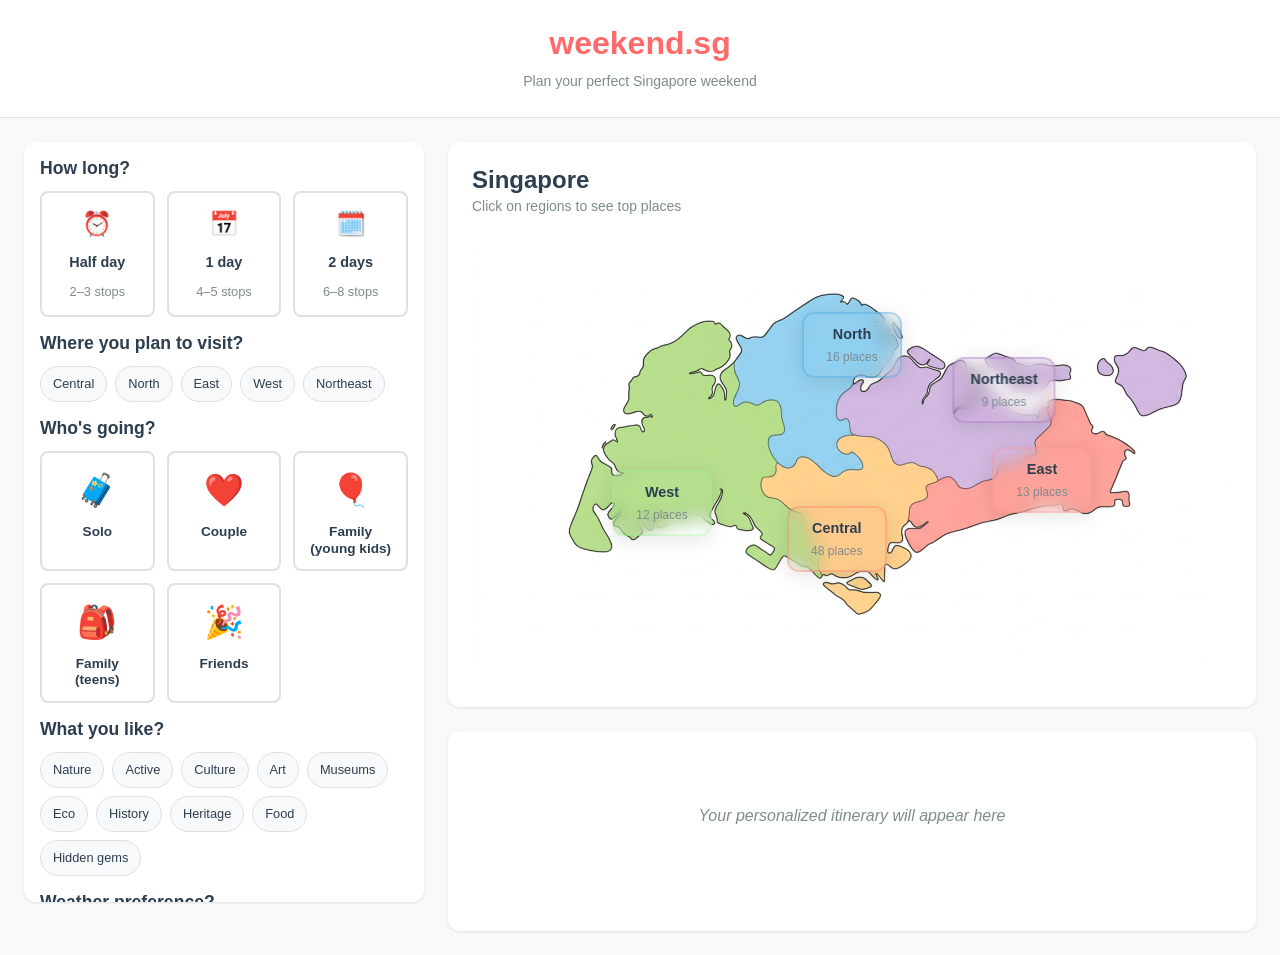
==== index.html @ 70d98db0 "Initial release: weekend.sg - Singapore weekend planner Features: - 98 curated Singapore locations a" ====
<!DOCTYPE html>
<html lang="en">
<head>
    <meta charset="UTF-8">
    <meta name="viewport" content="width=device-width, initial-scale=1.0">
    <meta name="description" content="Plan your perfect Singapore weekend with personalized itineraries featuring nature, culture, food, and hidden gems.">
    <title>weekend.sg - Your Singapore Weekend Planner</title>
    <link rel="stylesheet" href="styles/main.css">
    <link rel="stylesheet" href="styles/components.css">
    <link rel="stylesheet" href="styles/map.css">
    <link rel="stylesheet" href="styles/print.css" media="print">
</head>
<body>
    <header>
        <h1>weekend.sg</h1>
        <p>Plan your perfect Singapore weekend</p>
    </header>

    <main>
        <aside class="preference-panel">
            <!-- Section A: Duration Selector -->
            <section class="preference-section">
                <h2>How long?</h2>
                <div class="duration-selector">
                    <div class="duration-card" data-value="half-day">
                        <div class="duration-card__icon">⏰</div>
                        <div class="duration-card__label">Half day</div>
                        <div class="duration-card__subtitle">2–3 stops</div>
                    </div>
                    <div class="duration-card" data-value="1-day">
                        <div class="duration-card__icon">📅</div>
                        <div class="duration-card__label">1 day</div>
                        <div class="duration-card__subtitle">4–5 stops</div>
                    </div>
                    <div class="duration-card" data-value="2-days">
                        <div class="duration-card__icon">🗓️</div>
                        <div class="duration-card__label">2 days</div>
                        <div class="duration-card__subtitle">6–8 stops</div>
                    </div>
                </div>
            </section>

            <!-- Section B: Region Selector -->
            <section class="preference-section">
                <h2>Where you plan to visit?</h2>
                <div class="region-selector">
                    <button class="chip chip--multi" data-value="central">Central</button>
                    <button class="chip chip--multi" data-value="north">North</button>
                    <button class="chip chip--multi" data-value="east">East</button>
                    <button class="chip chip--multi" data-value="west">West</button>
                    <button class="chip chip--multi" data-value="northeast">Northeast</button>
                </div>
            </section>

            <!-- Section C: Profile Selector -->
            <section class="preference-section">
                <h2>Who's going?</h2>
                <div class="profile-selector">
                    <div class="profile-card" data-value="solo">
                        <div class="profile-card__icon">🧳</div>
                        <div class="profile-card__title">Solo</div>
                    </div>
                    <div class="profile-card" data-value="couple">
                        <div class="profile-card__icon">❤️</div>
                        <div class="profile-card__title">Couple</div>
                    </div>
                    <div class="profile-card" data-value="family-young-kids">
                        <div class="profile-card__icon">🎈</div>
                        <div class="profile-card__title">Family (young kids)</div>
                    </div>
                    <div class="profile-card" data-value="family-teens">
                        <div class="profile-card__icon">🎒</div>
                        <div class="profile-card__title">Family (teens)</div>
                    </div>
                    <div class="profile-card" data-value="group-friends">
                        <div class="profile-card__icon">🎉</div>
                        <div class="profile-card__title">Friends</div>
                    </div>
                </div>
            </section>

            <!-- Section D: Activity Selector -->
            <section class="preference-section">
                <h2>What you like?</h2>
                <div class="activity-selector">
                    <button class="chip chip--multi" data-value="nature-parks">Nature</button>
                    <button class="chip chip--multi" data-value="physical">Active</button>
                    <button class="chip chip--multi" data-value="culture">Culture</button>
                    <button class="chip chip--multi" data-value="art">Art</button>
                    <button class="chip chip--multi" data-value="museums">Museums</button>
                    <button class="chip chip--multi" data-value="sustainability">Eco</button>
                    <button class="chip chip--multi" data-value="history">History</button>
                    <button class="chip chip--multi" data-value="heritage">Heritage</button>
                    <button class="chip chip--multi" data-value="local_food">Food</button>
                    <button class="chip chip--multi" data-value="hidden">Hidden gems</button>
                </div>
            </section>

            <!-- Section E: Weather Selector -->
            <section class="preference-section">
                <h2>Weather preference?</h2>
                <div class="weather-selector segmented-control">
                    <button class="segmented-control__option" data-value="anything" data-selected="true">
                        <span class="option-icon">☀️</span>
                        <span class="option-label">Any</span>
                    </button>
                    <button class="segmented-control__option" data-value="indoor">
                        <span class="option-icon">🏬</span>
                        <span class="option-label">Indoor</span>
                    </button>
                    <button class="segmented-control__option" data-value="short-outdoor">
                        <span class="option-icon">🌤️</span>
                        <span class="option-label">Mixed</span>
                    </button>
                </div>
            </section>

            <!-- Generate Button -->
            <button class="generate-button" id="generate-button">Plan my weekend</button>
        </aside>

        <section class="map-container" style="position: relative;">
            <h2>Singapore</h2>
            <p style="font-size: 14px; color: #7F8C8D; margin-bottom: 16px;">Click on regions to see top places</p>
            <div class="map-wrapper">
                <!-- Background map image -->
                <img src="assets/Singapore Map.png?v=2" alt="Singapore Map" class="singapore-map">
                
                <!-- Interactive Region Buttons -->
                <div class="region-buttons">
                    <!-- Central Region -->
                    <button class="region-button region-button--central" data-region="central">
                        <span class="region-button__label">Central</span>
                        <span class="region-button__count" id="central-count">Loading...</span>
                    </button>
                    
                    <!-- North Region -->
                    <button class="region-button region-button--north" data-region="north">
                        <span class="region-button__label">North</span>
                        <span class="region-button__count" id="north-count">Loading...</span>
                    </button>
                    
                    <!-- Northeast Region -->
                    <button class="region-button region-button--northeast" data-region="northeast">
                        <span class="region-button__label">Northeast</span>
                        <span class="region-button__count" id="northeast-count">Loading...</span>
                    </button>
                    
                    <!-- East Region -->
                    <button class="region-button region-button--east" data-region="east">
                        <span class="region-button__label">East</span>
                        <span class="region-button__count" id="east-count">Loading...</span>
                    </button>
                    
                    <!-- West Region -->
                    <button class="region-button region-button--west" data-region="west">
                        <span class="region-button__label">West</span>
                        <span class="region-button__count" id="west-count">Loading...</span>
                    </button>
                </div>
            </div>
            
            <!-- Recommended Places Section -->
            <div id="recommended-places" class="recommended-places" style="display: none;">
                <h3 id="recommended-title">Top Places</h3>
                <div id="recommended-list" class="recommended-list"></div>
            </div>
        </section>

        <section class="results-area">
            <!-- Results will be dynamically rendered here -->
        </section>
    </main>

    <div id="mobile-summary" class="mobile-summary hidden">
        <!-- Mobile summary view will be added in later phase -->
    </div>

    <script type="module" src="scripts/main.js"></script>
</body>
</html>
---- styles/main.css ----
/* CSS Reset and Base Styles */
*, *::before, *::after {
    box-sizing: border-box;
    margin: 0;
    padding: 0;
}

/* CSS Custom Properties */
:root {
    /* Colors */
    --color-primary: #FF6B6B;
    --color-primary-dark: #E85555;
    --color-secondary: #4ECDC4;
    --color-accent: #FFE66D;
    --color-text: #2C3E50;
    --color-text-light: #7F8C8D;
    --color-background: #FFFFFF;
    --color-background-light: #F8F9FA;
    --color-border: #E0E0E0;
    --color-border-active: #FF6B6B;
    
    /* Typography */
    --font-family-base: -apple-system, BlinkMacSystemFont, 'Segoe UI', Roboto, Oxygen, Ubuntu, Cantarell, sans-serif;
    --font-size-base: 16px;
    --font-size-small: 14px;
    --font-size-large: 18px;
    --font-size-h1: 32px;
    --font-size-h2: 24px;
    --font-size-h3: 20px;
    --line-height-base: 1.6;
    --line-height-heading: 1.2;
    
    /* Spacing */
    --spacing-xs: 8px;
    --spacing-sm: 12px;
    --spacing-md: 16px;
    --spacing-lg: 24px;
    --spacing-xl: 32px;
    --spacing-xxl: 48px;
    
    /* Border Radius */
    --radius-sm: 4px;
    --radius-md: 8px;
    --radius-lg: 12px;
    --radius-pill: 999px;
    
    /* Shadows */
    --shadow-sm: 0 1px 3px rgba(0, 0, 0, 0.1);
    --shadow-md: 0 4px 6px rgba(0, 0, 0, 0.1);
    --shadow-lg: 0 10px 20px rgba(0, 0, 0, 0.15);
    
    /* Transitions */
    --transition-fast: 150ms ease;
    --transition-base: 250ms ease;
}

/* Base Typography */
body {
    font-family: var(--font-family-base);
    font-size: var(--font-size-base);
    line-height: var(--line-height-base);
    color: var(--color-text);
    background-color: var(--color-background-light);
}

h1, h2, h3, h4, h5, h6 {
    line-height: var(--line-height-heading);
    font-weight: 600;
}

h1 {
    font-size: var(--font-size-h1);
}

h2 {
    font-size: var(--font-size-h2);
}

h3 {
    font-size: var(--font-size-h3);
}

/* Layout */
header {
    background-color: var(--color-background);
    padding: var(--spacing-lg) var(--spacing-xl);
    text-align: center;
    border-bottom: 1px solid var(--color-border);
}

header h1 {
    color: var(--color-primary);
    margin-bottom: var(--spacing-xs);
}

header p {
    color: var(--color-text-light);
    font-size: var(--font-size-small);
}

main {
    display: grid;
    grid-template-columns: 400px 1fr;
    grid-template-rows: auto 1fr;
    gap: var(--spacing-lg);
    padding: var(--spacing-lg);
    max-width: 1400px;
    margin: 0 auto;
}

.preference-panel {
    grid-column: 1;
    grid-row: 1 / 3;
    background-color: var(--color-background);
    border-radius: var(--radius-lg);
    padding: var(--spacing-md);
    box-shadow: var(--shadow-sm);
    overflow-y: auto;
    max-height: calc(100vh - 140px);
    display: flex;
    flex-direction: column;
    position: sticky;
    top: var(--spacing-lg);
    align-self: start;
}

.map-container {
    grid-column: 2;
    grid-row: 1;
    background-color: var(--color-background);
    border-radius: var(--radius-lg);
    padding: var(--spacing-lg);
    box-shadow: var(--shadow-sm);
    min-height: 400px;
}

.results-area {
    grid-column: 2;
    grid-row: 2;
    background-color: var(--color-background);
    border-radius: var(--radius-lg);
    padding: var(--spacing-lg);
    box-shadow: var(--shadow-sm);
}

/* Preference Panel Sections */
.preference-section {
    margin-bottom: var(--spacing-md);
}

.preference-section:last-of-type {
    flex-grow: 1;
    display: flex;
    flex-direction: column;
    justify-content: flex-start;
}

.preference-section h2 {
    font-size: 1.1rem;
    font-weight: 700;
    margin-bottom: var(--spacing-sm);
    color: var(--color-text);
    line-height: 1.2;
}

.section-subtitle {
    font-size: var(--font-size-small);
    color: var(--color-text-light);
    margin-bottom: var(--spacing-sm);
}

/* Generate Button */
.generate-button {
    width: 100%;
    background: linear-gradient(135deg, var(--color-primary), #ff8a80);
    color: white;
    border: none;
    padding: var(--spacing-lg) var(--spacing-xl);
    border-radius: var(--radius-xl);
    font-size: 1.2rem;
    font-weight: 700;
    cursor: pointer;
    transition: all var(--transition-base);
    box-shadow: 0 8px 25px rgba(255, 107, 107, 0.3);
    margin-top: var(--spacing-md);
    position: relative;
    overflow: hidden;
    display: flex;
    align-items: center;
    justify-content: center;
    text-align: center;
    line-height: 1;
}

.generate-button::before {
    content: '';
    position: absolute;
    top: 0;
    left: -100%;
    width: 100%;
    height: 100%;
    background: linear-gradient(90deg, transparent, rgba(255, 255, 255, 0.2), transparent);
    transition: left 0.5s;
}

.generate-button:hover::before {
    left: 100%;
}

.generate-button:hover {
    transform: translateY(-3px);
    box-shadow: 0 12px 35px rgba(255, 107, 107, 0.4);
}

.generate-button:active {
    transform: translateY(-1px);
    box-shadow: 0 6px 20px rgba(255, 107, 107, 0.3);
}

.generate-button:disabled {
    background-color: var(--color-border);
    cursor: not-allowed;
}

/* Hidden utility class */
.hidden {
    display: none !important;
}

/* Responsive Design */
@media (max-width: 1024px) {
    main {
        grid-template-columns: 1fr;
        grid-template-rows: auto auto auto;
    }
    
    .preference-panel {
        grid-column: 1;
        grid-row: 1;
        max-height: none;
    }
    
    .map-container {
        grid-column: 1;
        grid-row: 2;
    }
    
    .results-area {
        grid-column: 1;
        grid-row: 3;
    }
}

@media (max-width: 768px) {
    header {
        padding: var(--spacing-md) var(--spacing-lg);
    }
    
    main {
        padding: var(--spacing-md);
        gap: var(--spacing-md);
    }
    
    .preference-panel,
    .map-container,
    .results-area {
        padding: var(--spacing-md);
    }
}
---- styles/components.css ----
/* Duration Card Component */
.duration-selector {
    display: grid;
    grid-template-columns: repeat(3, 1fr);
    gap: var(--spacing-sm);
}

.duration-card {
    display: flex;
    flex-direction: column;
    align-items: center;
    padding: var(--spacing-sm) var(--spacing-md);
    background-color: var(--color-background);
    border: 2px solid var(--color-border);
    border-radius: var(--radius-md);
    cursor: pointer;
    transition: all var(--transition-base);
    min-height: 90px;
    text-align: center;
    position: relative;
}

.duration-card:hover {
    border-color: var(--color-primary);
    box-shadow: var(--shadow-md);
    transform: translateY(-2px);
}

.duration-card[data-selected="true"] {
    border-color: var(--color-primary);
    background-color: rgba(255, 107, 107, 0.1);
    box-shadow: var(--shadow-md);
}

.duration-card[data-selected="true"]::after {
    content: '✓';
    position: absolute;
    top: var(--spacing-xs);
    right: var(--spacing-xs);
    width: 18px;
    height: 18px;
    background-color: var(--color-primary);
    color: white;
    border-radius: 50%;
    display: flex;
    align-items: center;
    justify-content: center;
    font-size: 11px;
    font-weight: bold;
}

.duration-card__icon {
    font-size: 24px;
    margin-bottom: var(--spacing-xs);
}

.duration-card__label {
    font-weight: 600;
    font-size: 0.9rem;
    margin-bottom: var(--spacing-xs);
    color: var(--color-text);
}

.duration-card__subtitle {
    font-size: 0.8rem;
    color: var(--color-text-light);
}

/* Chip Component */
.chip {
    display: inline-flex;
    align-items: center;
    padding: var(--spacing-xs) var(--spacing-sm);
    background-color: var(--color-background-light);
    border: 1px solid var(--color-border);
    border-radius: var(--radius-pill);
    font-size: 0.8rem;
    font-weight: 500;
    color: var(--color-text);
    cursor: pointer;
    transition: all var(--transition-fast);
    min-height: 36px;
    white-space: nowrap;
}

.chip:hover {
    background-color: var(--color-border);
    border-color: var(--color-primary);
}

.chip[data-selected="true"] {
    background-color: var(--color-primary);
    border-color: var(--color-primary);
    color: white;
}

.chip:active {
    transform: scale(0.98);
}

/* Region Selector */
.region-selector {
    display: flex;
    flex-wrap: wrap;
    gap: var(--spacing-xs);
}

/* Activity Selector */
.activity-selector {
    display: flex;
    flex-wrap: wrap;
    gap: var(--spacing-xs);
}

.chip--multi {
    /* Multi-select chips use same base styles */
}

/* Profile Card Component */
.profile-selector {
    display: grid;
    grid-template-columns: repeat(auto-fit, minmax(110px, 1fr));
    gap: var(--spacing-sm);
}

.profile-card {
    display: flex;
    flex-direction: column;
    align-items: center;
    padding: var(--spacing-sm);
    background-color: var(--color-background);
    border: 2px solid var(--color-border);
    border-radius: var(--radius-md);
    cursor: pointer;
    transition: all var(--transition-base);
    min-height: 100px;
    text-align: center;
    position: relative;
}

.profile-card:hover {
    border-color: var(--color-primary);
    box-shadow: var(--shadow-md);
    transform: translateY(-2px);
}

.profile-card[data-selected="true"] {
    border-color: var(--color-primary);
    background-color: rgba(255, 107, 107, 0.05);
    box-shadow: var(--shadow-md);
}

.profile-card[data-selected="true"]::after {
    content: '✓';
    position: absolute;
    top: var(--spacing-xs);
    right: var(--spacing-xs);
    width: 18px;
    height: 18px;
    background-color: var(--color-primary);
    color: white;
    border-radius: 50%;
    display: flex;
    align-items: center;
    justify-content: center;
    font-size: 11px;
    font-weight: bold;
}

.profile-card__icon {
    font-size: 32px;
    margin-bottom: var(--spacing-xs);
}

.profile-card__title {
    font-weight: 600;
    font-size: 0.85rem;
    line-height: 1.2;
    color: var(--color-text);
}

.profile-card__description {
    font-size: var(--font-size-small);
    color: var(--color-text-light);
}

/* Segmented Control Component */
.segmented-control {
    display: flex;
    background-color: var(--color-background-light);
    border-radius: var(--radius-md);
    padding: 4px;
    gap: 4px;
}

.segmented-control__option {
    flex: 1;
    display: flex;
    flex-direction: column;
    align-items: center;
    justify-content: center;
    padding: var(--spacing-sm);
    background-color: transparent;
    border: none;
    border-radius: var(--radius-sm);
    cursor: pointer;
    transition: all var(--transition-fast);
    min-height: 60px;
    color: var(--color-text);
}

.segmented-control__option:hover {
    background-color: rgba(0, 0, 0, 0.05);
}

.segmented-control__option[data-selected="true"] {
    background-color: var(--color-primary);
    color: white;
    box-shadow: var(--shadow-sm);
}

.option-icon {
    font-size: 24px;
    margin-bottom: var(--spacing-xs);
}

.option-label {
    font-size: var(--font-size-small);
    font-weight: 500;
    text-align: center;
}

/* Responsive adjustments */
@media (max-width: 768px) {
    .duration-selector {
        grid-template-columns: 1fr;
    }
    
    .profile-selector {
        grid-template-columns: 1fr;
    }
    
    .segmented-control {
        flex-direction: column;
    }
    
    .segmented-control__option {
        flex-direction: row;
        justify-content: flex-start;
        gap: var(--spacing-sm);
    }
    
    .option-icon {
        margin-bottom: 0;
    }
    
    .regenerate-without-visited-container {
        flex-direction: column;
        align-items: center;
    }
    
    .manage-exclusions-button,
    .regenerate-without-visited {
        width: 100%;
        max-width: 300px;
    }
    
    .exclusion-panel-header {
        flex-direction: column;
        align-items: flex-start;
        gap: var(--spacing-xs);
        position: relative;
    }
    
    .close-panel {
        position: absolute;
        top: var(--spacing-md);
        right: var(--spacing-md);
    }
    
    .excluded-location-item {
        flex-direction: column;
        align-items: flex-start;
        gap: var(--spacing-sm);
    }
    
    .include-back-button {
        align-self: flex-end;
    }
}


/* Results Area Styles */
.results-area {
    min-height: 200px;
}

.results-area.empty::before {
    content: 'Your personalized itinerary will appear here';
    display: block;
    text-align: center;
    color: var(--color-text-light);
    padding: var(--spacing-xxl);
    font-style: italic;
}

.rationale {
    background-color: var(--color-background-light);
    padding: var(--spacing-lg);
    border-radius: var(--radius-md);
    margin-bottom: var(--spacing-lg);
    border-left: 4px solid var(--color-primary);
}

.rationale h3 {
    margin-bottom: var(--spacing-sm);
    color: var(--color-primary);
}

.rationale p {
    line-height: 1.8;
    color: var(--color-text);
}

.itinerary {
    margin-top: var(--spacing-lg);
}

.itinerary h3 {
    margin-bottom: var(--spacing-md);
    color: var(--color-text);
}

.itinerary-list {
    list-style: none;
    counter-reset: location-counter;
}

.location-card {
    background-color: var(--color-background);
    border: 1px solid var(--color-border);
    border-radius: var(--radius-md);
    padding: var(--spacing-md);
    margin-bottom: var(--spacing-md);
    counter-increment: location-counter;
    position: relative;
    padding-left: 60px;
}

.location-card::before {
    content: counter(location-counter);
    position: absolute;
    left: var(--spacing-md);
    top: var(--spacing-md);
    width: 32px;
    height: 32px;
    background-color: var(--color-primary);
    color: white;
    border-radius: 50%;
    display: flex;
    align-items: center;
    justify-content: center;
    font-weight: 600;
    font-size: var(--font-size-base);
}

.location-card__header {
    display: flex;
    justify-content: space-between;
    align-items: center;
    margin-bottom: var(--spacing-xs);
}

.location-card__name {
    font-weight: 600;
    font-size: var(--font-size-large);
    color: var(--color-text);
}

.location-card__region-badge {
    font-size: 0.75rem;
    padding: 2px 8px;
    background-color: var(--color-background-light);
    border: 1px solid var(--color-border);
    border-radius: var(--radius-sm);
    color: var(--color-text-light);
    font-weight: 500;
    text-transform: capitalize;
    white-space: nowrap;
}

.location-card__description {
    color: var(--color-text);
    margin-bottom: var(--spacing-sm);
    line-height: 1.6;
}

.location-card__tags {
    display: flex;
    flex-wrap: wrap;
    gap: var(--spacing-xs);
}

.location-card__tags .chip {
    font-size: 12px;
    padding: 4px 12px;
    min-height: auto;
    pointer-events: none;
}

.day-section {
    margin-bottom: var(--spacing-xl);
}

.day-section h4 {
    color: var(--color-primary);
    margin-bottom: var(--spacing-md);
    font-size: var(--font-size-h3);
}

.save-button {
    width: 100%;
    padding: var(--spacing-md) var(--spacing-lg);
    background: linear-gradient(135deg, var(--color-secondary), #3DB8AF);
    color: white;
    border: none;
    border-radius: var(--radius-md);
    font-size: var(--font-size-base);
    font-weight: 600;
    cursor: pointer;
    transition: all var(--transition-base);
    margin-top: var(--spacing-lg);
    display: flex;
    align-items: center;
    justify-content: center;
    box-shadow: 0 4px 12px rgba(78, 205, 196, 0.3);
}

.save-button:hover {
    transform: translateY(-2px);
    box-shadow: 0 6px 16px rgba(78, 205, 196, 0.4);
}

.save-button:active {
    transform: translateY(0);
}

/* Location Selection Interface */
.location-selection-container {
    background-color: var(--color-background);
    border-radius: var(--radius-lg);
    padding: var(--spacing-lg);
    margin: var(--spacing-lg) 0;
    border: 1px solid var(--color-border);
}

/* Modal Overlay */
.modal-overlay {
    position: fixed;
    top: 0;
    left: 0;
    width: 100%;
    height: 100%;
    background-color: rgba(0, 0, 0, 0.6);
    backdrop-filter: blur(4px);
    z-index: 1000;
    display: flex;
    align-items: center;
    justify-content: center;
    padding: var(--spacing-lg);
    opacity: 0;
    animation: fadeIn 0.3s ease-out forwards;
}

@keyframes fadeIn {
    to {
        opacity: 1;
    }
}

/* Modal Container */
.modal-container {
    background: white;
    border-radius: var(--radius-xl);
    box-shadow: 0 25px 50px rgba(0, 0, 0, 0.25);
    max-width: 800px;
    width: 100%;
    max-height: 90vh;
    display: flex;
    flex-direction: column;
    transform: scale(0.9) translateY(20px);
    animation: slideIn 0.3s ease-out 0.1s forwards;
}

@keyframes slideIn {
    to {
        transform: scale(1) translateY(0);
    }
}

/* Modal Header */
.modal-header {
    padding: var(--spacing-xl) var(--spacing-xl) var(--spacing-lg);
    border-bottom: 1px solid var(--color-border);
    text-align: center;
    position: relative;
}

.modal-close {
    position: absolute;
    top: var(--spacing-lg);
    right: var(--spacing-lg);
    background: none;
    border: none;
    font-size: 1.5rem;
    cursor: pointer;
    color: var(--color-text-light);
    width: 40px;
    height: 40px;
    border-radius: 50%;
    display: flex;
    align-items: center;
    justify-content: center;
    transition: all var(--transition-base);
}

.modal-close:hover {
    background-color: var(--color-background-light);
    color: var(--color-text);
}

.modal-header h3 {
    color: var(--color-primary);
    margin-bottom: var(--spacing-sm);
    font-size: 1.5rem;
}

.modal-header p {
    color: var(--color-text-light);
    margin-bottom: var(--spacing-md);
}

/* Modal Body */
.modal-body {
    flex: 1;
    overflow-y: auto;
    padding: var(--spacing-lg) var(--spacing-xl);
}

/* Modal Footer */
.modal-footer {
    padding: var(--spacing-lg) var(--spacing-xl);
    border-top: 1px solid var(--color-border);
    background-color: var(--color-background-light);
    border-radius: 0 0 var(--radius-xl) var(--radius-xl);
    position: sticky;
    bottom: 0;
    display: flex;
    gap: var(--spacing-md);
    align-items: center;
    justify-content: space-between;
}

.selection-counter {
    display: inline-flex;
    align-items: center;
    background-color: var(--color-primary);
    color: white;
    padding: var(--spacing-sm) var(--spacing-md);
    border-radius: var(--radius-full);
    font-weight: 600;
    font-size: 0.9rem;
    flex: 1;
    justify-content: center;
}

.modal-regenerate-button {
    background: white;
    color: var(--color-primary);
    border: 2px solid var(--color-primary);
    padding: var(--spacing-md) var(--spacing-lg);
    border-radius: var(--radius-full);
    font-weight: 600;
    cursor: pointer;
    transition: all var(--transition-base);
    font-size: 0.95rem;
}

.modal-regenerate-button:hover {
    background: var(--color-primary);
    color: white;
    transform: translateY(-2px);
    box-shadow: 0 4px 12px rgba(255, 107, 107, 0.3);
}

.modal-generate-button {
    background: linear-gradient(135deg, var(--color-primary), #ff8a80);
    color: white;
    border: none;
    padding: var(--spacing-md) var(--spacing-xl);
    border-radius: var(--radius-full);
    font-weight: 700;
    cursor: pointer;
    transition: all var(--transition-base);
    box-shadow: 0 6px 20px rgba(255, 107, 107, 0.3);
    font-size: 1rem;
    min-width: 180px;
}

.modal-generate-button:hover {
    transform: translateY(-2px);
    box-shadow: 0 8px 25px rgba(255, 107, 107, 0.4);
}

/* Mobile Responsive Styles for Modal */
@media (max-width: 768px) {
    .modal-overlay {
        padding: var(--spacing-md);
    }
    
    .modal-container {
        max-height: 95vh;
        border-radius: var(--radius-lg);
    }
    
    .modal-header {
        padding: var(--spacing-lg) var(--spacing-lg) var(--spacing-md);
    }
    
    .modal-header h3 {
        font-size: 1.3rem;
    }
    
    .modal-body {
        padding: var(--spacing-md) var(--spacing-lg);
    }
    
    .modal-footer {
        padding: var(--spacing-md) var(--spacing-lg);
        flex-direction: column;
        gap: var(--spacing-md);
        align-items: stretch;
    }
    
    .modal-generate-button {
        width: 100%;
        min-width: auto;
    }
    
    .location-option {
        padding: var(--spacing-sm);
    }
    
    .location-option__name {
        font-size: 0.95rem;
    }
    
    .location-option__description {
        font-size: 0.85rem;
    }
}

.selection-header {
    text-align: center;
    margin-bottom: var(--spacing-lg);
}

.selection-header h3 {
    color: var(--color-primary);
    margin-bottom: var(--spacing-sm);
}

.selection-counter {
    display: inline-block;
    background-color: var(--color-primary);
    color: white;
    padding: var(--spacing-xs) var(--spacing-sm);
    border-radius: var(--radius-sm);
    font-weight: 600;
    margin-top: var(--spacing-sm);
}

.location-options {
    display: grid;
    gap: var(--spacing-md);
}

.location-option {
    display: flex;
    align-items: flex-start;
    gap: var(--spacing-md);
    padding: var(--spacing-md);
    background-color: white;
    border: 2px solid var(--color-border);
    border-radius: var(--radius-md);
    cursor: pointer;
    transition: all var(--transition-base);
}

.location-option:hover {
    border-color: var(--color-primary);
    box-shadow: 0 4px 12px rgba(255, 107, 107, 0.15);
    transform: translateY(-1px);
}

.location-option.selected {
    border-color: var(--color-primary);
    background-color: rgba(255, 107, 107, 0.05);
    box-shadow: 0 4px 12px rgba(255, 107, 107, 0.2);
}

.location-option__checkbox {
    flex-shrink: 0;
    margin-top: 2px;
}

.location-option__checkbox input[type="checkbox"] {
    width: 20px;
    height: 20px;
    accent-color: var(--color-primary);
    cursor: pointer;
}

.location-option__content {
    flex: 1;
}

.location-option__header {
    display: flex;
    justify-content: space-between;
    align-items: center;
    margin-bottom: var(--spacing-xs);
}

.location-option__name {
    font-weight: 600;
    color: var(--color-text);
    font-size: 1rem;
}

.location-option__region-badge {
    font-size: 0.75rem;
    padding: 2px 8px;
    background-color: var(--color-background-light);
    border: 1px solid var(--color-border);
    border-radius: var(--radius-sm);
    color: var(--color-text-light);
    font-weight: 500;
    text-transform: capitalize;
    white-space: nowrap;
}

.location-option.selected .location-option__region-badge {
    background-color: rgba(255, 107, 107, 0.1);
    border-color: rgba(255, 107, 107, 0.3);
    color: var(--color-primary);
}

.location-option__description {
    color: var(--color-text-light);
    font-size: 0.9rem;
    line-height: 1.4;
    margin-bottom: var(--spacing-sm);
}

.location-option__tags {
    display: flex;
    flex-wrap: wrap;
    gap: var(--spacing-xs);
}

.location-option__tags .chip {
    font-size: 0.8rem;
    padding: var(--spacing-xs) var(--spacing-sm);
    background-color: var(--color-background-light);
    border: 1px solid var(--color-border);
    border-radius: var(--radius-sm);
    color: var(--color-text-light);
    font-weight: 500;
}

.location-option.selected .location-option__tags .chip {
    background-color: rgba(255, 107, 107, 0.1);
    border-color: rgba(255, 107, 107, 0.3);
    color: var(--color-primary);
}

.location-option__name {
    font-weight: 600;
    color: var(--color-text);
    margin-bottom: var(--spacing-xs);
}

.location-option__description {
    color: var(--color-text-secondary);
    font-size: 0.9em;
    line-height: 1.4;
    margin-bottom: var(--spacing-sm);
}

.location-option__tags {
    display: flex;
    flex-wrap: wrap;
    gap: var(--spacing-xs);
}

.selection-footer {
    text-align: center;
    padding-top: var(--spacing-md);
    border-top: 1px solid var(--color-border);
}

/* Visited Location Indicators */
.visited-checkbox {
    margin-top: var(--spacing-sm);
    padding: var(--spacing-xs);
    background-color: rgba(255, 193, 7, 0.1);
    border-radius: var(--radius-sm);
    border: 1px solid rgba(255, 193, 7, 0.3);
}

.visited-checkbox label {
    display: flex;
    align-items: center;
    gap: var(--spacing-xs);
    font-size: 0.9em;
    color: var(--color-text-secondary);
    cursor: pointer;
    margin: 0;
}

.visited-checkbox input[type="checkbox"] {
    accent-color: #ffc107;
    margin: 0;
    flex-shrink: 0;
}

.location-card.visited {
    opacity: 0.7;
    background-color: rgba(255, 193, 7, 0.05);
}

.regenerate-without-visited-container {
    text-align: center;
    margin: var(--spacing-lg) 0;
    display: flex;
    gap: var(--spacing-md);
    justify-content: center;
    flex-wrap: wrap;
}

.regenerate-without-visited {
    background-color: #ffc107;
    color: #000;
    border: none;
    padding: var(--spacing-sm) var(--spacing-lg);
    border-radius: var(--radius-md);
    font-weight: 600;
    cursor: pointer;
    transition: all var(--transition-base);
}

.regenerate-without-visited:hover {
    background-color: #e0a800;
    transform: translateY(-1px);
    box-shadow: var(--shadow-sm);
}

.manage-exclusions-button {
    background-color: var(--color-secondary);
    color: white;
    border: none;
    padding: var(--spacing-sm) var(--spacing-lg);
    border-radius: var(--radius-md);
    font-weight: 600;
    cursor: pointer;
    transition: all var(--transition-base);
}

.manage-exclusions-button:hover {
    background-color: #3DB8AF;
    transform: translateY(-1px);
    box-shadow: var(--shadow-sm);
}

/* Exclusion Management Panel */
.exclusion-panel {
    background-color: var(--color-background);
    border: 1px solid var(--color-border);
    border-radius: var(--radius-lg);
    margin: var(--spacing-lg) 0;
    box-shadow: var(--shadow-md);
}

.exclusion-panel-header {
    display: flex;
    align-items: center;
    justify-content: space-between;
    padding: var(--spacing-md) var(--spacing-lg);
    border-bottom: 1px solid var(--color-border);
    background-color: var(--color-background-light);
    border-radius: var(--radius-lg) var(--radius-lg) 0 0;
}

.exclusion-panel-header h3 {
    margin: 0;
    color: var(--color-primary);
}

.exclusion-panel-header p {
    margin: 0;
    color: var(--color-text-secondary);
    font-size: 0.9em;
}

.close-panel {
    background: none;
    border: none;
    font-size: 24px;
    color: var(--color-text-secondary);
    cursor: pointer;
    padding: 0;
    width: 30px;
    height: 30px;
    display: flex;
    align-items: center;
    justify-content: center;
    border-radius: 50%;
    transition: all var(--transition-base);
}

.close-panel:hover {
    background-color: var(--color-border);
    color: var(--color-text);
}

.exclusion-panel-content {
    padding: var(--spacing-lg);
}

.excluded-locations-list {
    display: grid;
    gap: var(--spacing-sm);
    margin-bottom: var(--spacing-lg);
}

.excluded-location-item {
    display: flex;
    align-items: center;
    justify-content: space-between;
    padding: var(--spacing-sm) var(--spacing-md);
    background-color: rgba(255, 193, 7, 0.1);
    border: 1px solid rgba(255, 193, 7, 0.3);
    border-radius: var(--radius-md);
}

.excluded-location-name {
    font-weight: 500;
    color: var(--color-text);
}

.include-back-button {
    background-color: var(--color-primary);
    color: white;
    border: none;
    padding: var(--spacing-xs) var(--spacing-sm);
    border-radius: var(--radius-sm);
    font-size: 0.9em;
    font-weight: 500;
    cursor: pointer;
    transition: all var(--transition-base);
}

.include-back-button:hover {
    background-color: #e63946;
    transform: translateY(-1px);
}

.exclusion-panel-actions {
    text-align: center;
    padding-top: var(--spacing-md);
    border-top: 1px solid var(--color-border);
}

.clear-all-exclusions {
    background-color: var(--color-text-secondary);
    color: white;
    border: none;
    padding: var(--spacing-sm) var(--spacing-lg);
    border-radius: var(--radius-md);
    font-weight: 600;
    cursor: pointer;
    transition: all var(--transition-base);
}

.clear-all-exclusions:hover {
    background-color: var(--color-text);
    transform: translateY(-1px);
    box-shadow: var(--shadow-sm);
}

/* No Results Message */
.no-results-message {
    text-align: center;
    padding: var(--spacing-xl);
    background-color: var(--color-background);
    border-radius: var(--radius-lg);
    border: 1px solid var(--color-border);
}

.no-results-message h3 {
    color: var(--color-primary);
    margin-bottom: var(--spacing-md);
}

.no-results-message p {
    color: var(--color-text-secondary);
    margin-bottom: var(--spacing-lg);
}

.suggestions-list {
    text-align: left;
    max-width: 400px;
    margin: 0 auto;
}

.suggestions-list li {
    color: var(--color-text-secondary);
    margin-bottom: var(--spacing-xs);
    padding-left: var(--spacing-sm);
}


/* Skip checkbox in location options */
.location-option__skip {
    margin-top: var(--spacing-sm);
    padding-top: var(--spacing-sm);
    border-top: 1px solid var(--color-border);
}

.skip-checkbox-label {
    display: flex;
    align-items: center;
    gap: var(--spacing-xs);
    font-size: 0.85rem;
    color: var(--color-text-light);
    cursor: pointer;
    user-select: none;
}

.skip-checkbox-label:hover {
    color: var(--color-text);
}

.skip-checkbox {
    width: 16px;
    height: 16px;
    accent-color: var(--color-text-light);
    cursor: pointer;
}

.location-option.skipped {
    opacity: 0.6;
    background-color: #f5f5f5;
}

.location-option.skipped .location-option__name {
    text-decoration: line-through;
    color: var(--color-text-light);
}


/* Modal body with sidebar layout */
.modal-body-content {
    display: grid;
    grid-template-columns: 1fr 280px;
    gap: var(--spacing-lg);
    height: 100%;
}

/* Exclusion Sidebar */
.exclusion-sidebar {
    background: var(--color-background-light);
    border-radius: var(--radius-md);
    padding: var(--spacing-md);
    display: flex;
    flex-direction: column;
    gap: var(--spacing-md);
    position: sticky;
    top: var(--spacing-md);
    align-self: flex-start;
    max-height: calc(100vh - 300px);
    overflow: hidden;
}

.exclusion-sidebar-header {
    display: flex;
    align-items: center;
    justify-content: space-between;
    padding-bottom: var(--spacing-sm);
    border-bottom: 2px solid var(--color-border);
}

.exclusion-sidebar-header h4 {
    font-size: 0.95rem;
    font-weight: 600;
    color: var(--color-text);
    margin: 0;
}

.exclusion-count {
    background: var(--color-primary);
    color: white;
    padding: 2px 8px;
    border-radius: var(--radius-pill);
    font-size: 0.8rem;
    font-weight: 600;
    min-width: 24px;
    text-align: center;
}

.exclusion-list {
    flex: 1;
    overflow-y: auto;
    display: flex;
    flex-direction: column;
    gap: var(--spacing-xs);
}

.exclusion-empty {
    color: var(--color-text-light);
    font-size: 0.85rem;
    text-align: center;
    padding: var(--spacing-lg) 0;
    font-style: italic;
}

.exclusion-item {
    display: flex;
    align-items: center;
    justify-content: space-between;
    gap: var(--spacing-xs);
    padding: var(--spacing-sm);
    background: white;
    border-radius: var(--radius-sm);
    border: 1px solid var(--color-border);
    transition: all var(--transition-fast);
}

.exclusion-item:hover {
    border-color: var(--color-primary);
    box-shadow: 0 2px 6px rgba(255, 107, 107, 0.1);
}

.exclusion-item-name {
    flex: 1;
    font-size: 0.85rem;
    color: var(--color-text);
    line-height: 1.3;
    overflow: hidden;
    text-overflow: ellipsis;
    display: -webkit-box;
    -webkit-line-clamp: 2;
    -webkit-box-orient: vertical;
}

.unskip-button {
    flex-shrink: 0;
    width: 24px;
    height: 24px;
    display: flex;
    align-items: center;
    justify-content: center;
    background: var(--color-primary);
    color: white;
    border: none;
    border-radius: 50%;
    cursor: pointer;
    transition: all var(--transition-fast);
}

.unskip-button:hover {
    background: var(--color-primary-dark);
    transform: scale(1.1);
}

.clear-all-skipped {
    width: 100%;
    padding: var(--spacing-sm);
    background: white;
    color: var(--color-primary);
    border: 2px solid var(--color-primary);
    border-radius: var(--radius-md);
    font-weight: 600;
    font-size: 0.85rem;
    cursor: pointer;
    transition: all var(--transition-base);
}

.clear-all-skipped:hover {
    background: var(--color-primary);
    color: white;
}

/* Responsive adjustments */
@media (max-width: 1024px) {
    .modal-body-content {
        grid-template-columns: 1fr;
    }
    
    .exclusion-sidebar {
        max-height: 200px;
    }
}
---- styles/map.css ----
/* Singapore Map Styles */
.map-wrapper {
    position: relative;
    width: 100%;
    height: 450px;
    border-radius: var(--radius-lg);
    overflow: hidden;
}

.singapore-map {
    width: 100%;
    height: 100%;
    object-fit: contain;
    display: block;
}

/* Region Buttons */
.region-buttons {
    position: absolute;
    top: 0;
    left: 0;
    width: 100%;
    height: 100%;
    pointer-events: none;
}

.region-button {
    position: absolute;
    background: rgba(255, 255, 255, 0.95);
    border: 2px solid transparent;
    border-radius: var(--radius-lg);
    padding: var(--spacing-sm) var(--spacing-md);
    cursor: pointer;
    transition: all var(--transition-base);
    pointer-events: all;
    backdrop-filter: blur(8px);
    box-shadow: 0 4px 20px rgba(0, 0, 0, 0.1);
    min-width: 100px;
    text-align: center;
}

.region-button__label {
    display: block;
    font-weight: 700;
    font-size: 0.9rem;
    margin-bottom: var(--spacing-xs);
    color: var(--color-text);
}

.region-button__count {
    display: block;
    font-size: 0.75rem;
    color: var(--color-text-light);
    font-weight: 500;
}

/* Region Button Positions */
.region-button--central {
    top: 68%;
    left: 48%;
    transform: translate(-50%, -50%);
}

.region-button--north {
    top: 25%;
    left: 50%;
    transform: translate(-50%, -50%);
}

.region-button--northeast {
    top: 35%;
    left: 70%;
    transform: translate(-50%, -50%);
}

.region-button--east {
    top: 55%;
    left: 75%;
    transform: translate(-50%, -50%);
}

.region-button--west {
    top: 60%;
    left: 25%;
    transform: translate(-50%, -50%);
}

/* Region Button Colors (matching but distinct from chips) */
.region-button--central {
    border-color: rgba(255, 107, 107, 0.3);
    background: rgba(255, 107, 107, 0.05);
}

.region-button--central:hover {
    border-color: var(--color-primary);
    background: rgba(255, 107, 107, 0.15);
    transform: translate(-50%, -50%) scale(1.05);
    box-shadow: 0 8px 30px rgba(255, 107, 107, 0.3);
}

.region-button--north {
    border-color: rgba(52, 152, 219, 0.3);
    background: rgba(52, 152, 219, 0.05);
}

.region-button--north:hover {
    border-color: #3498db;
    background: rgba(52, 152, 219, 0.15);
    transform: translate(-50%, -50%) scale(1.05);
    box-shadow: 0 8px 30px rgba(52, 152, 219, 0.3);
}

.region-button--northeast {
    border-color: rgba(155, 89, 182, 0.3);
    background: rgba(155, 89, 182, 0.05);
}

.region-button--northeast:hover {
    border-color: #9b59b6;
    background: rgba(155, 89, 182, 0.15);
    transform: translate(-50%, -50%) scale(1.05);
    box-shadow: 0 8px 30px rgba(155, 89, 182, 0.3);
}

.region-button--east {
    border-color: rgba(255, 140, 140, 0.3);
    background: rgba(255, 140, 140, 0.05);
}

.region-button--east:hover {
    border-color: #ff8c8c;
    background: rgba(255, 140, 140, 0.15);
    transform: translate(-50%, -50%) scale(1.05);
    box-shadow: 0 8px 30px rgba(255, 140, 140, 0.3);
}

.region-button--west {
    border-color: rgba(144, 238, 144, 0.3);
    background: rgba(144, 238, 144, 0.05);
}

.region-button--west:hover {
    border-color: #90ee90;
    background: rgba(144, 238, 144, 0.15);
    transform: translate(-50%, -50%) scale(1.05);
    box-shadow: 0 8px 30px rgba(144, 238, 144, 0.3);
}

/* Active state when region is selected */
.region-button.active {
    transform: translate(-50%, -50%) scale(1.1);
    z-index: 10;
}

.region-button--central.active {
    border-color: var(--color-primary);
    background: rgba(255, 107, 107, 0.2);
    box-shadow: 0 12px 40px rgba(255, 107, 107, 0.4);
}

.region-button--north.active {
    border-color: #3498db;
    background: rgba(52, 152, 219, 0.2);
    box-shadow: 0 12px 40px rgba(52, 152, 219, 0.4);
}

.region-button--northeast.active {
    border-color: #9b59b6;
    background: rgba(155, 89, 182, 0.2);
    box-shadow: 0 12px 40px rgba(155, 89, 182, 0.4);
}

.region-button--east.active {
    border-color: #ff8c8c;
    background: rgba(255, 140, 140, 0.2);
    box-shadow: 0 12px 40px rgba(255, 140, 140, 0.4);
}

.region-button--west.active {
    border-color: #90ee90;
    background: rgba(144, 238, 144, 0.2);
    box-shadow: 0 12px 40px rgba(144, 238, 144, 0.4);
}

/* Responsive map */
@media (max-width: 768px) {
    .map-wrapper {
        height: 350px;
    }
    
    .region-button {
        min-width: 80px;
        padding: var(--spacing-xs) var(--spacing-sm);
    }
    
    .region-button__label {
        font-size: 0.8rem;
    }
    
    .region-button__count {
        font-size: 0.7rem;
    }
}


/* Recommended Places Section */
.recommended-places {
  margin-top: 24px;
  padding: 20px;
  background: white;
  border-radius: 12px;
  box-shadow: 0 2px 8px rgba(0, 0, 0, 0.08);
  animation: slideDown 0.3s ease-out;
}

@keyframes slideDown {
  from {
    opacity: 0;
    transform: translateY(-10px);
  }
  to {
    opacity: 1;
    transform: translateY(0);
  }
}

.recommended-places h3 {
  font-size: 18px;
  font-weight: 600;
  color: #2C3E50;
  margin: 0 0 16px 0;
}

.recommended-list {
  display: flex;
  flex-direction: column;
  gap: 12px;
}

.recommended-item {
  display: flex;
  align-items: flex-start;
  gap: 12px;
  padding: 12px;
  background: #F8F9FA;
  border-radius: 8px;
  transition: all 0.2s ease;
  cursor: pointer;
}

.recommended-item:hover {
  background: #E9ECEF;
  transform: translateX(4px);
}

.recommended-item__number {
  flex-shrink: 0;
  width: 28px;
  height: 28px;
  display: flex;
  align-items: center;
  justify-content: center;
  background: linear-gradient(135deg, #667EEA 0%, #764BA2 100%);
  color: white;
  border-radius: 50%;
  font-weight: 600;
  font-size: 14px;
}

.recommended-item__content {
  flex: 1;
}

.recommended-item__name {
  font-weight: 600;
  color: #2C3E50;
  margin-bottom: 4px;
  font-size: 15px;
}

.recommended-item__description {
  font-size: 13px;
  color: #7F8C8D;
  line-height: 1.4;
}

.recommended-item__tags {
  display: flex;
  flex-wrap: wrap;
  gap: 6px;
  margin-top: 8px;
}

.recommended-item__tag {
  padding: 3px 8px;
  background: white;
  border-radius: 4px;
  font-size: 11px;
  color: #667EEA;
  font-weight: 500;
}
---- styles/print.css ----
/**
 * Print Stylesheet for weekend.sg
 * Optimized for printing itineraries
 */

@media print {
  /* Hide interactive elements */
  .preference-panel,
  .map-container,
  .save-button,
  #generate-button,
  .regenerate-without-visited-container,
  .manage-exclusions-button {
    display: none !important;
  }

  /* Reset page margins */
  @page {
    margin: 1cm;
  }

  body {
    background: white;
    color: black;
    font-size: 12pt;
    line-height: 1.5;
  }

  /* Results area takes full width */
  .results-area {
    width: 100%;
    max-width: none;
    padding: 0;
  }

  /* Rationale styling */
  .rationale {
    background: white;
    border-left: 3px solid black;
    padding: 10pt;
    margin-bottom: 15pt;
    page-break-inside: avoid;
  }

  .rationale h3 {
    color: black;
    font-size: 14pt;
    margin-bottom: 8pt;
  }

  .rationale p {
    color: black;
    font-size: 11pt;
  }

  /* Itinerary styling */
  .itinerary h3,
  .day-section h4 {
    color: black;
    font-size: 13pt;
    margin-top: 15pt;
    margin-bottom: 10pt;
    page-break-after: avoid;
  }

  /* Location cards */
  .location-card {
    background: white;
    border: 1px solid #ccc;
    padding: 10pt;
    margin-bottom: 10pt;
    page-break-inside: avoid;
  }

  .location-card::before {
    color: black;
  }

  .location-card__name {
    color: black;
    font-size: 12pt;
    font-weight: bold;
  }

  .location-card__region-badge {
    border: 1px solid #666;
    color: #666;
    background: white;
  }

  .location-card__description {
    color: #333;
    font-size: 10pt;
    margin-top: 5pt;
  }

  /* Tags/chips */
  .location-card__tags .chip {
    border: 1px solid #999;
    background: white;
    color: #666;
    font-size: 9pt;
  }

  /* Prevent orphans */
  h3, h4 {
    orphans: 3;
    widows: 3;
  }

  p {
    orphans: 2;
    widows: 2;
  }
}
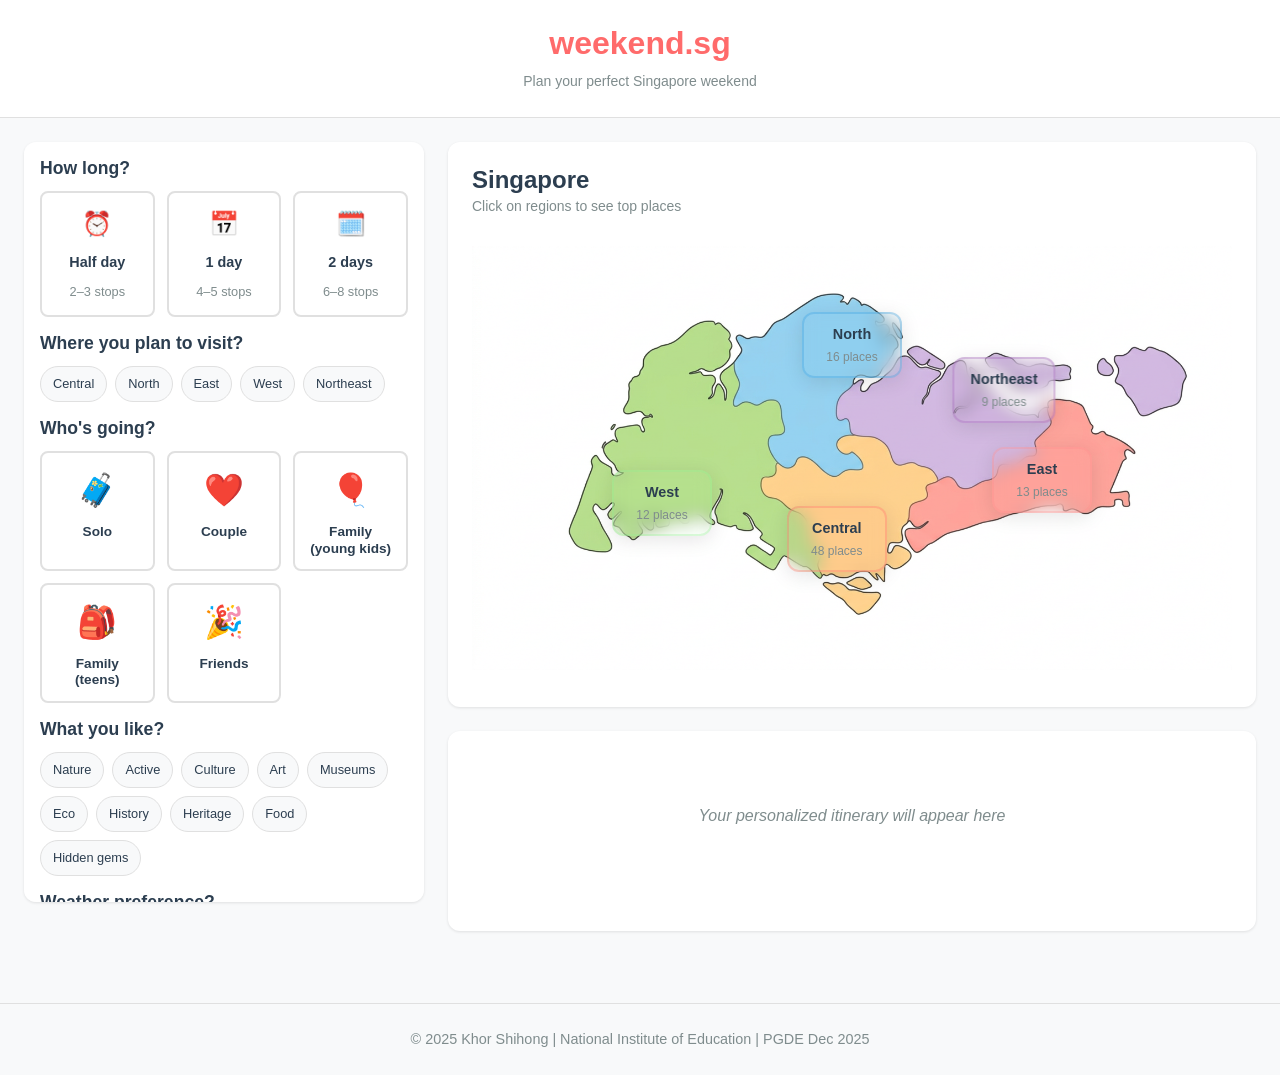
==== commit 2abfb69d: "Add footer with copyright information - Added site footer with creator name and affiliation - Styled" ====
--- a/index.html
+++ b/index.html
@@ -176,6 +176,10 @@
         <!-- Mobile summary view will be added in later phase -->
     </div>
 
+    <footer class="site-footer">
+        <p>© 2025 Khor Shihong | National Institute of Education | PGDE Dec 2025</p>
+    </footer>
+
     <script type="module" src="scripts/main.js"></script>
 </body>
 </html>
--- a/styles/main.css
+++ b/styles/main.css
@@ -267,3 +267,25 @@
         padding: var(--spacing-md);
     }
 }
+
+
+/* Footer Styles */
+.site-footer {
+    background-color: var(--color-background-light);
+    border-top: 1px solid var(--color-border);
+    padding: var(--spacing-lg) var(--spacing-md);
+    text-align: center;
+    margin-top: var(--spacing-xxl);
+}
+
+.site-footer p {
+    color: var(--color-text-light);
+    font-size: 0.9rem;
+    margin: 0;
+}
+
+@media print {
+    .site-footer {
+        display: none;
+    }
+}
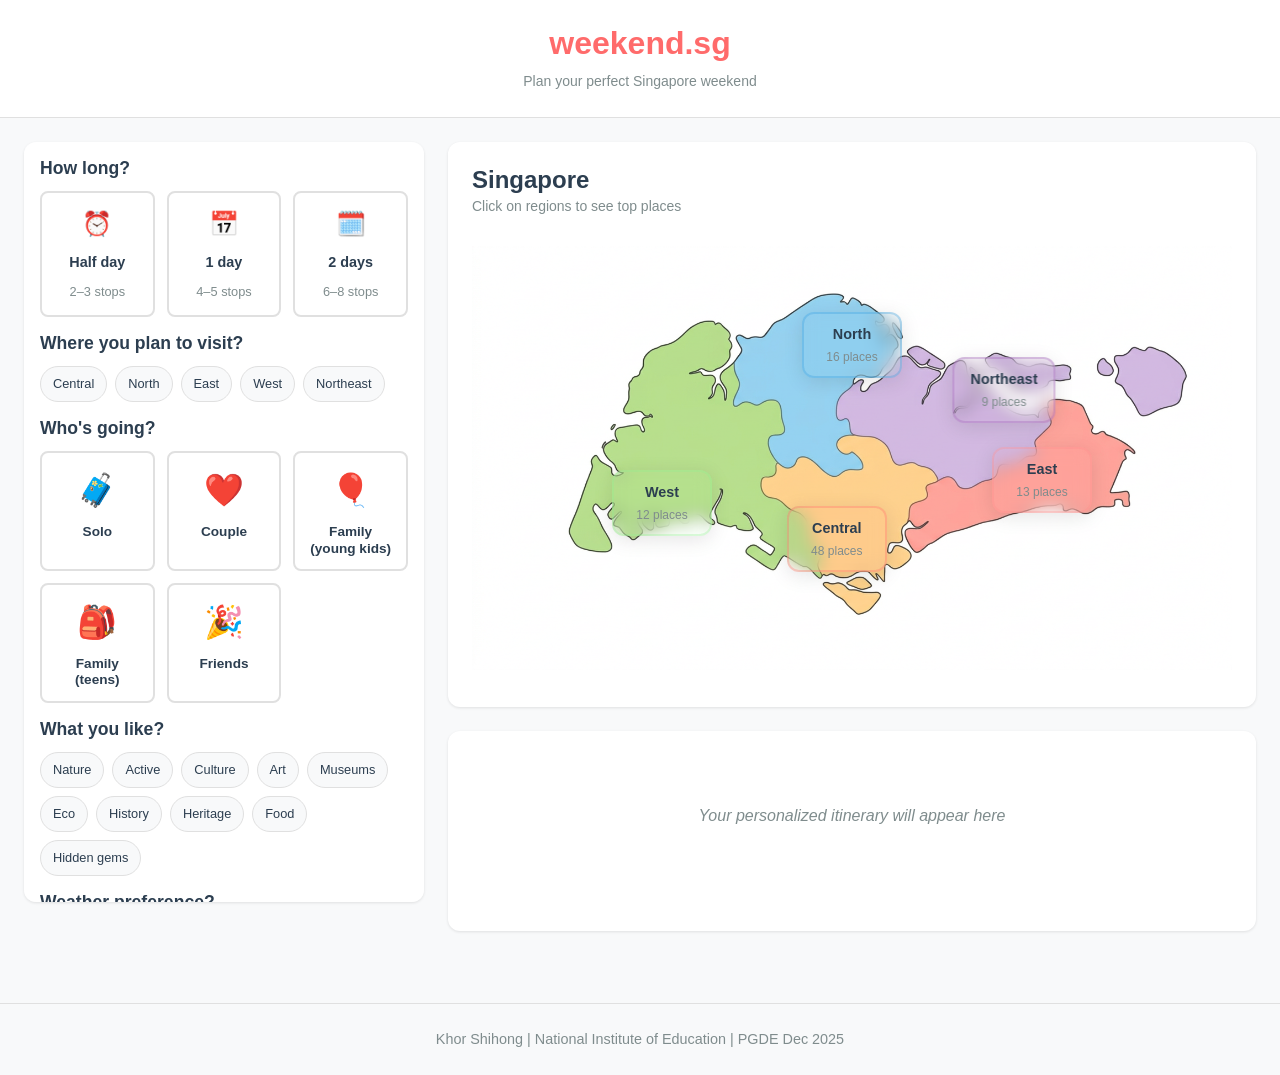
==== commit 89519186: "Update footer: remove copyright year, keep PGDE intake" ====
--- a/index.html
+++ b/index.html
@@ -177,7 +177,7 @@
     </div>
 
     <footer class="site-footer">
-        <p>© 2025 Khor Shihong | National Institute of Education | PGDE Dec 2025</p>
+        <p>Khor Shihong | National Institute of Education | PGDE Dec 2025</p>
     </footer>
 
     <script type="module" src="scripts/main.js"></script>
